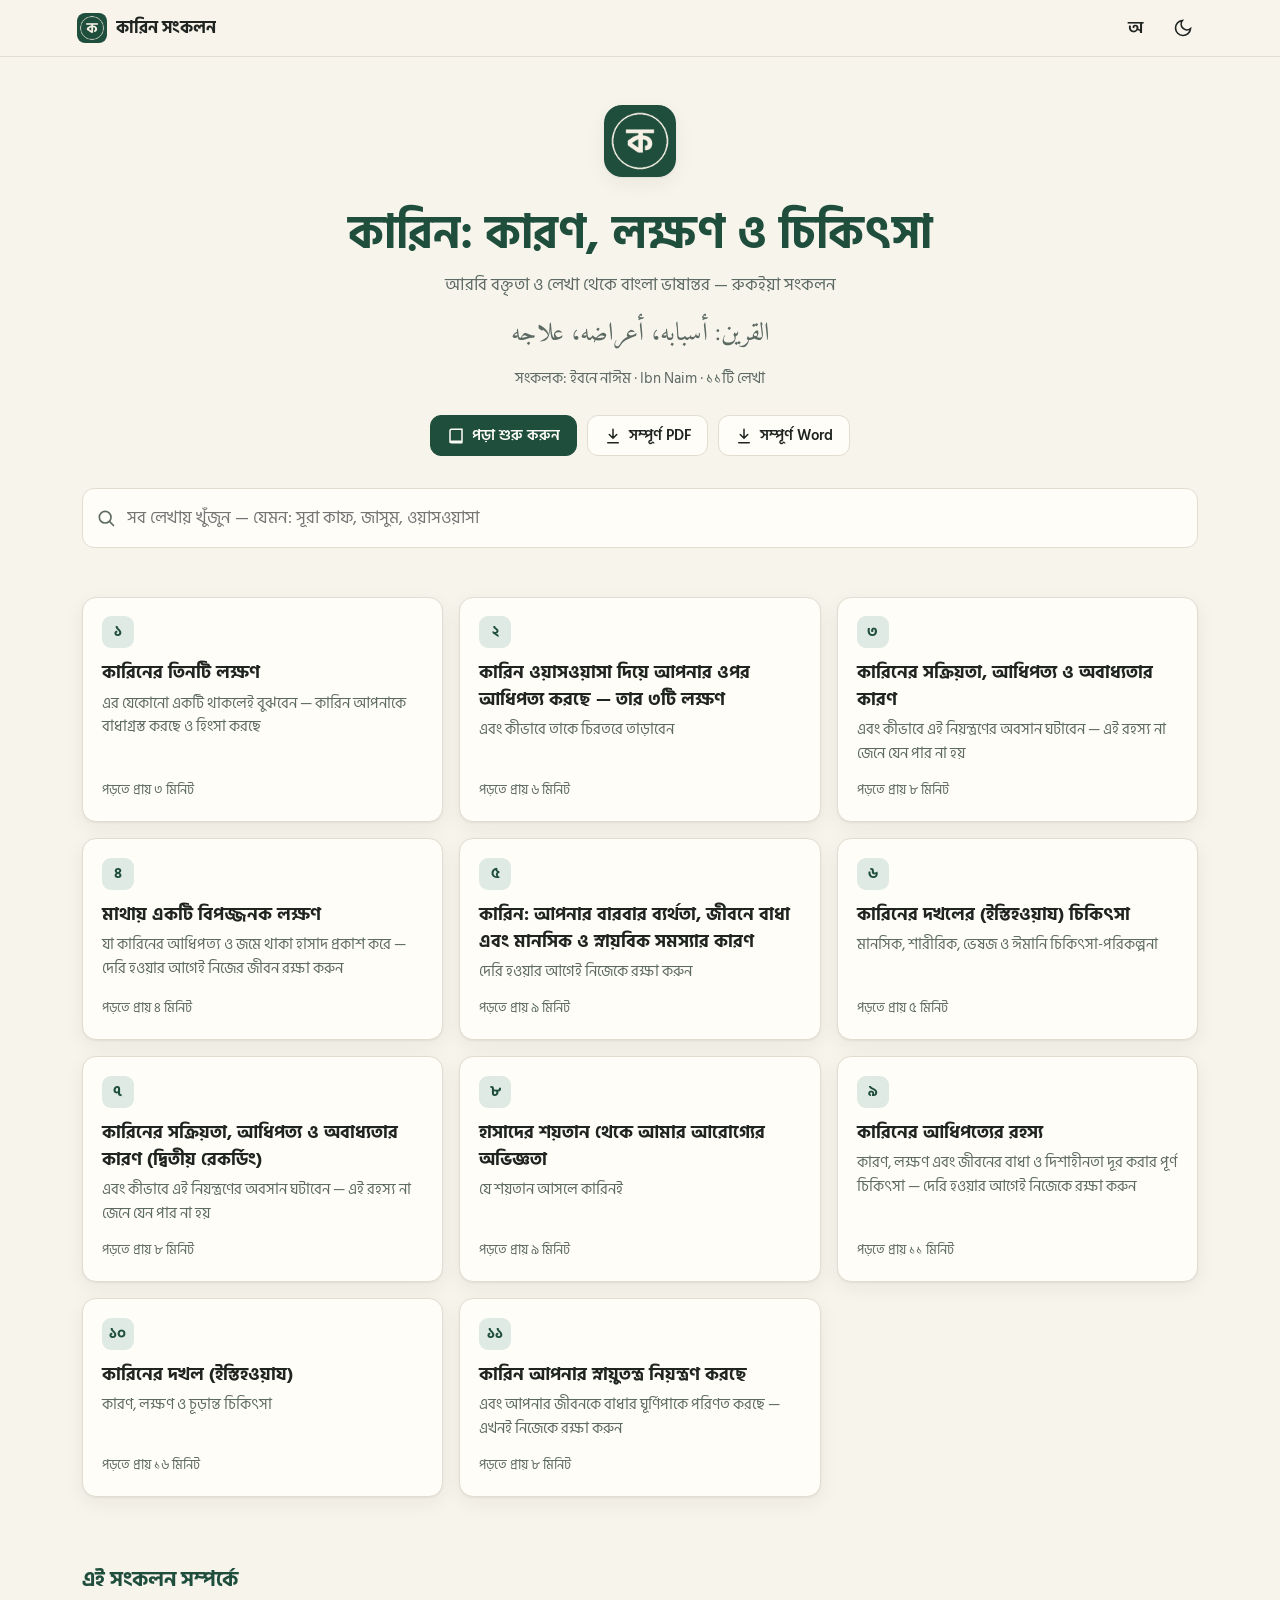
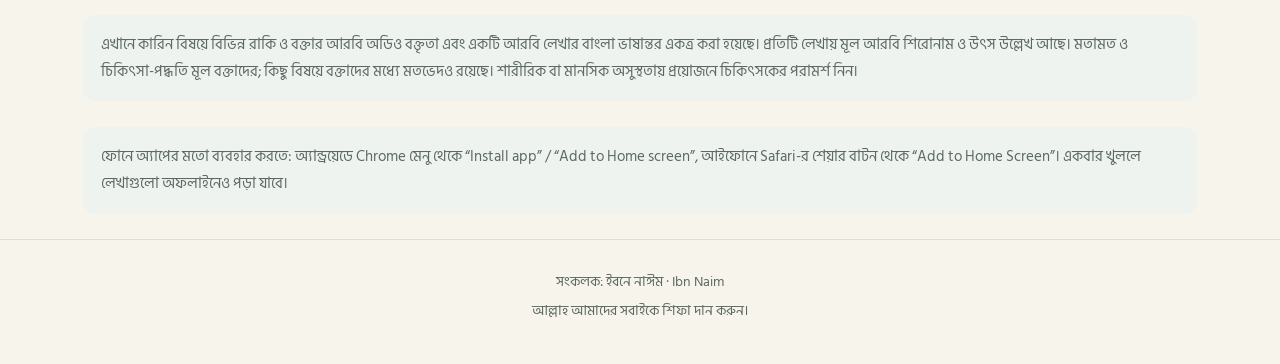
==== index.html @ 8d5cf232 "Qarin collection: website, PWA and article sources" ====
<!doctype html>
<html lang="bn" data-theme="light">
<head>
<meta charset="utf-8">
<meta name="viewport" content="width=device-width, initial-scale=1, viewport-fit=cover">
<title>কারিন সংকলন — কারণ, লক্ষণ ও চিকিৎসা</title>
<meta name="description" content="কারিন বিষয়ে রুকইয়া বক্তৃতা ও লেখার বাংলা ভাষান্তর — কারণ, লক্ষণ ও চিকিৎসা। অনলাইনে ও অফলাইনে পড়ুন, PDF ও Word ডাউনলোড করুন।">
<meta name="theme-color" content="#1f4e3d">
<meta property="og:title" content="কারিন সংকলন — কারণ, লক্ষণ ও চিকিৎসা">
<meta property="og:description" content="কারিন বিষয়ে রুকইয়া বক্তৃতা ও লেখার বাংলা ভাষান্তর — কারণ, লক্ষণ ও চিকিৎসা। অনলাইনে ও অফলাইনে পড়ুন, PDF ও Word ডাউনলোড করুন।">
<meta property="og:type" content="article">
<meta property="og:image" content="/icons/icon-512.png">
<link rel="manifest" href="/manifest.webmanifest">
<link rel="icon" href="/icons/favicon-48.png" type="image/png">
<link rel="apple-touch-icon" href="/icons/apple-touch-icon.png">
<meta name="apple-mobile-web-app-capable" content="yes">
<meta name="apple-mobile-web-app-status-bar-style" content="default">
<meta name="apple-mobile-web-app-title" content="কারিন সংকলন">
<link rel="preload" href="/fonts/HindSiliguri-Regular.woff2" as="font" type="font/woff2" crossorigin>
<link rel="stylesheet" href="/assets/style.css?v=198a450cfb">
<script>(function(){var t;try{t=localStorage.getItem('theme')}catch(e){}if(!t)t=matchMedia('(prefers-color-scheme: dark)').matches?'dark':'light';document.documentElement.setAttribute('data-theme',t)})()</script>

</head>
<body>
<a class="skip" href="#main">মূল লেখায় যান</a>
<header class="bar"><div class="in">
<a class="brand" href="/"><img src="/icons/icon-192.png" alt="" width="30" height="30"><span>কারিন সংকলন</span></a>
<div class="sp"></div>
<button class="ib" data-act="font" aria-label="লেখার আকার বদলান" title="লেখার আকার">অ</button>
<button class="ib" data-act="theme" aria-label="ডার্ক/লাইট মোড" title="ডার্ক/লাইট মোড"><span class="ic-moon"><svg viewBox="0 0 24 24" fill="none" stroke="currentColor" stroke-width="2" stroke-linecap="round"><path d="M21 12.8A9 9 0 1 1 11.2 3a7 7 0 0 0 9.8 9.8z"/></svg></span><span class="ic-sun"><svg viewBox="0 0 24 24" fill="none" stroke="currentColor" stroke-width="2" stroke-linecap="round"><circle cx="12" cy="12" r="4"/><path d="M12 2v2M12 20v2M4.9 4.9l1.4 1.4M17.7 17.7l1.4 1.4M2 12h2M20 12h2M4.9 19.1l1.4-1.4M17.7 6.3l1.4-1.4"/></svg></span></button>

</div></header>
<main id="main" class="wrap wide">
<section class="hero">
<img class="logo" src="/icons/icon-192.png" alt="" width="72" height="72">
<h1>কারিন: কারণ, লক্ষণ ও চিকিৎসা</h1>
<p class="sub">আরবি বক্তৃতা ও লেখা থেকে বাংলা ভাষান্তর — রুকইয়া সংকলন</p>
<p class="ar" lang="ar" dir="rtl">القرين: أسبابه، أعراضه، علاجه</p>
<div class="by">সংকলক: ইবনে নাঈম · Ibn Naim · ১১টি লেখা</div>
<div class="btns">
<a class="btn pri" href="/a/qarin-tinti-lokkhon/"><svg viewBox="0 0 24 24" fill="none" stroke="currentColor" stroke-width="2" stroke-linecap="round"><path d="M4 19.5V5a2 2 0 0 1 2-2h14v16H6a2 2 0 0 0-2 2zM4 19.5A2 2 0 0 0 6 21h14"/></svg> পড়া শুরু করুন</a>
<a class="btn" href="/downloads/qarin-somporno-songkolon.pdf" download="কারিন — সম্পূর্ণ সংকলন.pdf"><svg viewBox="0 0 24 24" fill="none" stroke="currentColor" stroke-width="2" stroke-linecap="round"><path d="M12 3v12M7 10l5 5 5-5M5 21h14"/></svg> সম্পূর্ণ PDF</a>
<a class="btn" href="/downloads/qarin-somporno-songkolon.docx" download="কারিন — সম্পূর্ণ সংকলন.docx"><svg viewBox="0 0 24 24" fill="none" stroke="currentColor" stroke-width="2" stroke-linecap="round"><path d="M12 3v12M7 10l5 5 5-5M5 21h14"/></svg> সম্পূর্ণ Word</a>
<button class="btn" data-act="install" hidden><svg viewBox="0 0 24 24" fill="none" stroke="currentColor" stroke-width="2" stroke-linecap="round"><rect x="6" y="2" width="12" height="20" rx="2.5"/><path d="M11 18h2"/></svg> অ্যাপ হিসেবে ইনস্টল করুন</button>
</div>
<p class="note ios-hint" style="margin-top:1rem">আইফোনে অ্যাপ হিসেবে রাখতে: Safari-তে শেয়ার বাটন চাপুন, তারপর “Add to Home Screen”।</p>
</section>
<div class="search"><svg viewBox="0 0 24 24" fill="none" stroke="currentColor" stroke-width="2" stroke-linecap="round"><circle cx="11" cy="11" r="7"/><path d="M21 21l-4.3-4.3"/></svg><input id="q" type="search" placeholder="সব লেখায় খুঁজুন — যেমন: সূরা কাফ, জাসুম, ওয়াসওয়াসা" aria-label="সব লেখায় খুঁজুন" autocomplete="off"></div>
<p class="count" id="count" aria-live="polite"></p>
<div class="grid"><a class="card" href="/a/qarin-tinti-lokkhon/" data-slug="qarin-tinti-lokkhon">
<span class="num">১</span>
<h2>কারিনের তিনটি লক্ষণ</h2>
<p>এর যেকোনো একটি থাকলেই বুঝবেন — কারিন আপনাকে বাধাগ্রস্ত করছে ও হিংসা করছে</p>
<div class="meta">পড়তে প্রায় ৩ মিনিট</div>
</a><a class="card" href="/a/qarin-wasoasa-3-lokkhon/" data-slug="qarin-wasoasa-3-lokkhon">
<span class="num">২</span>
<h2>কারিন ওয়াসওয়াসা দিয়ে আপনার ওপর আধিপত্য করছে — তার ৩টি লক্ষণ</h2>
<p>এবং কীভাবে তাকে চিরতরে তাড়াবেন</p>
<div class="meta">পড়তে প্রায় ৬ মিনিট</div>
</a><a class="card" href="/a/qarin-sokriyotar-karon/" data-slug="qarin-sokriyotar-karon">
<span class="num">৩</span>
<h2>কারিনের সক্রিয়তা, আধিপত্য ও অবাধ্যতার কারণ</h2>
<p>এবং কীভাবে এই নিয়ন্ত্রণের অবসান ঘটাবেন — এই রহস্য না জেনে যেন পার না হয়</p>
<div class="meta">পড়তে প্রায় ৮ মিনিট</div>
</a><a class="card" href="/a/mathay-bipojjonok-lokkhon/" data-slug="mathay-bipojjonok-lokkhon">
<span class="num">৪</span>
<h2>মাথায় একটি বিপজ্জনক লক্ষণ</h2>
<p>যা কারিনের আধিপত্য ও জমে থাকা হাসাদ প্রকাশ করে — দেরি হওয়ার আগেই নিজের জীবন রক্ষা করুন</p>
<div class="meta">পড়তে প্রায় ৪ মিনিট</div>
</a><a class="card" href="/a/qarin-o-byarthota/" data-slug="qarin-o-byarthota">
<span class="num">৫</span>
<h2>কারিন: আপনার বারবার ব্যর্থতা, জীবনে বাধা এবং মানসিক ও স্নায়বিক সমস্যার কারণ</h2>
<p>দেরি হওয়ার আগেই নিজেকে রক্ষা করুন</p>
<div class="meta">পড়তে প্রায় ৯ মিনিট</div>
</a><a class="card" href="/a/qarin-dokholer-chikitsa/" data-slug="qarin-dokholer-chikitsa">
<span class="num">৬</span>
<h2>কারিনের দখলের (ইস্তিহওয়ায) চিকিৎসা</h2>
<p>মানসিক, শারীরিক, ভেষজ ও ঈমানি চিকিৎসা-পরিকল্পনা</p>
<div class="meta">পড়তে প্রায় ৫ মিনিট</div>
</a><a class="card" href="/a/qarin-sokriyotar-karon-2/" data-slug="qarin-sokriyotar-karon-2">
<span class="num">৭</span>
<h2>কারিনের সক্রিয়তা, আধিপত্য ও অবাধ্যতার কারণ (দ্বিতীয় রেকর্ডিং)</h2>
<p>এবং কীভাবে এই নিয়ন্ত্রণের অবসান ঘটাবেন — এই রহস্য না জেনে যেন পার না হয়</p>
<div class="meta">পড়তে প্রায় ৮ মিনিট</div>
</a><a class="card" href="/a/hasader-shoytan-theke-shifa/" data-slug="hasader-shoytan-theke-shifa">
<span class="num">৮</span>
<h2>হাসাদের শয়তান থেকে আমার আরোগ্যের অভিজ্ঞতা</h2>
<p>যে শয়তান আসলে কারিনই</p>
<div class="meta">পড়তে প্রায় ৯ মিনিট</div>
</a><a class="card" href="/a/qarin-adhipottyer-rohosso/" data-slug="qarin-adhipottyer-rohosso">
<span class="num">৯</span>
<h2>কারিনের আধিপত্যের রহস্য</h2>
<p>কারণ, লক্ষণ এবং জীবনের বাধা ও দিশাহীনতা দূর করার পূর্ণ চিকিৎসা — দেরি হওয়ার আগেই নিজেকে রক্ষা করুন</p>
<div class="meta">পড়তে প্রায় ১১ মিনিট</div>
</a><a class="card" href="/a/qarin-dokhol-karon-lokkhon-chikitsa/" data-slug="qarin-dokhol-karon-lokkhon-chikitsa">
<span class="num">১০</span>
<h2>কারিনের দখল (ইস্তিহওয়ায)</h2>
<p>কারণ, লক্ষণ ও চূড়ান্ত চিকিৎসা</p>
<div class="meta">পড়তে প্রায় ১৬ মিনিট</div>
</a><a class="card" href="/a/qarin-o-snayutontro/" data-slug="qarin-o-snayutontro">
<span class="num">১১</span>
<h2>কারিন আপনার স্নায়ুতন্ত্র নিয়ন্ত্রণ করছে</h2>
<p>এবং আপনার জীবনকে বাধার ঘূর্ণিপাকে পরিণত করছে — এখনই নিজেকে রক্ষা করুন</p>
<div class="meta">পড়তে প্রায় ৮ মিনিট</div>
</a></div>
<p class="empty" id="empty" hidden>কিছু পাওয়া যায়নি। অন্য শব্দ দিয়ে খুঁজে দেখুন।</p>
<h2 class="sec">এই সংকলন সম্পর্কে</h2>
<p class="note">এখানে কারিন বিষয়ে বিভিন্ন রাকি ও বক্তার আরবি অডিও বক্তৃতা এবং একটি আরবি লেখার বাংলা ভাষান্তর একত্র করা হয়েছে। প্রতিটি লেখায় মূল আরবি শিরোনাম ও উৎস উল্লেখ আছে। মতামত ও চিকিৎসা-পদ্ধতি মূল বক্তাদের; কিছু বিষয়ে বক্তাদের মধ্যে মতভেদও রয়েছে। শারীরিক বা মানসিক অসুস্থতায় প্রয়োজনে চিকিৎসকের পরামর্শ নিন।</p>
<p class="note">ফোনে অ্যাপের মতো ব্যবহার করতে: অ্যান্ড্রয়েডে Chrome মেনু থেকে “Install app” / “Add to Home screen”, আইফোনে Safari-র শেয়ার বাটন থেকে “Add to Home Screen”। একবার খুললে লেখাগুলো অফলাইনেও পড়া যাবে।</p>
</main>
<footer><div class="wrap">
<p>সংকলক: ইবনে নাঈম · Ibn Naim</p>
<p>আল্লাহ আমাদের সবাইকে শিফা দান করুন।</p>
</div></footer>
<div class="toast" id="toast" role="status" aria-live="polite"></div>
<script src="/assets/app.js?v=198a450cfb" defer></script>
</body></html>
---- assets/style.css ----
@font-face { font-family: "Hind Siliguri"; src: url("/fonts/HindSiliguri-Regular.woff2") format("woff2"); font-weight: 400; font-display: swap; }
@font-face { font-family: "Hind Siliguri"; src: url("/fonts/HindSiliguri-SemiBold.woff2") format("woff2"); font-weight: 600; font-display: swap; }
@font-face { font-family: "Hind Siliguri"; src: url("/fonts/HindSiliguri-Bold.woff2") format("woff2"); font-weight: 700; font-display: swap; }
@font-face { font-family: "Amiri"; src: url("/fonts/Amiri-Regular.woff2") format("woff2"); font-weight: 400; font-display: swap; }

:root {
  --bg: #f7f4ec; --surface: #fffdf8; --surface-2: #eef3ef; --text: #1f2421; --muted: #5d6a63;
  --accent: #1f4e3d; --accent-2: #2f6b55; --accent-soft: #dfeae4; --line: #e2ddd0; --mark: #f5e3a3;
  --shadow: 0 1px 2px rgba(31,40,35,.06), 0 6px 20px rgba(31,40,35,.06);
  --fs: 1.0625rem; --radius: 14px; --maxw: 46rem;
  color-scheme: light;
}
[data-theme="dark"] {
  --bg: #121614; --surface: #1a201d; --surface-2: #222a26; --text: #e6ebe8; --muted: #9fb0a7;
  --accent: #8cc9ad; --accent-2: #a9dcc4; --accent-soft: #233a30; --line: #2c3631; --mark: #5c4d16;
  --shadow: 0 1px 2px rgba(0,0,0,.3), 0 6px 20px rgba(0,0,0,.25);
  color-scheme: dark;
}
* { box-sizing: border-box; }
html { -webkit-text-size-adjust: 100%; scroll-padding-top: 4.5rem; }
body { margin: 0; background: var(--bg); color: var(--text); font-family: "Hind Siliguri", "Noto Sans Bengali", system-ui, sans-serif;
  font-size: var(--fs); line-height: 1.8; -webkit-font-smoothing: antialiased; }
a { color: var(--accent); }
img { max-width: 100%; }
.ar, [data-custom-style="Arabic Text"] { font-family: "Amiri", "Traditional Arabic", serif; direction: rtl; }
.wrap { max-width: var(--maxw); margin: 0 auto; padding: 0 1.1rem; }
.wide { max-width: 72rem; }
.skip { position: absolute; left: -999px; } .skip:focus { left: 1rem; top: 1rem; z-index: 99; background: var(--surface); padding: .5rem 1rem; }

/* top bar */
.bar { position: sticky; top: 0; z-index: 20; background: color-mix(in srgb, var(--bg) 88%, transparent);
  backdrop-filter: saturate(1.4) blur(10px); -webkit-backdrop-filter: saturate(1.4) blur(10px); border-bottom: 1px solid var(--line); }
.bar .in { display: flex; align-items: center; gap: .5rem; height: 3.5rem; max-width: 72rem; margin: 0 auto; padding: 0 .8rem; }
.brand { display: flex; align-items: center; gap: .55rem; text-decoration: none; color: var(--text); font-weight: 700; min-width: 0; }
.brand img { width: 30px; height: 30px; border-radius: 8px; flex: none; }
.brand span { white-space: nowrap; overflow: hidden; text-overflow: ellipsis; }
.bar .sp { flex: 1; }
.ib { display: inline-grid; place-items: center; width: 2.5rem; height: 2.5rem; border-radius: 10px; border: 1px solid transparent;
  background: transparent; color: var(--text); cursor: pointer; font: inherit; font-weight: 600; text-decoration: none; }
.ib:hover { background: var(--surface-2); }
.ib svg { width: 20px; height: 20px; }
.progress { position: absolute; left: 0; bottom: -1px; height: 2px; width: 0; background: var(--accent); transition: width .1s linear; }

/* buttons */
.btn { display: inline-flex; align-items: center; gap: .45rem; padding: .6rem 1rem; border-radius: 11px; font: inherit; font-weight: 600;
  font-size: .95rem; text-decoration: none; cursor: pointer; border: 1px solid var(--line); background: var(--surface); color: var(--text); line-height: 1.3; }
.btn:hover { border-color: var(--accent); }
.btn.pri { background: var(--accent); color: var(--surface); border-color: var(--accent); }
[data-theme="dark"] .btn.pri { color: #10241b; }
.btn svg { width: 18px; height: 18px; flex: none; }
.btns { display: flex; flex-wrap: wrap; gap: .6rem; }

/* hero */
.hero { padding: 3rem 0 2rem; text-align: center; }
.hero .logo { width: 72px; height: 72px; border-radius: 18px; box-shadow: var(--shadow); }
.hero h1 { font-size: clamp(1.9rem, 6vw, 2.9rem); line-height: 1.3; margin: 1rem 0 .4rem; color: var(--accent); }
.hero .sub { color: var(--muted); margin: 0 auto; max-width: 34rem; }
.hero .ar { font-size: 1.6rem; color: var(--muted); margin: .6rem 0; }
.hero .by { font-size: .92rem; color: var(--muted); }
.hero .btns { justify-content: center; margin-top: 1.4rem; }
.note { background: var(--surface-2); border-radius: var(--radius); padding: 1rem 1.2rem; font-size: .95rem; color: var(--muted); margin: 0 0 1.6rem; }

/* search */
.search { position: relative; margin: 0 0 1.2rem; }
.search input { width: 100%; padding: .85rem 1rem .85rem 2.8rem; font: inherit; border-radius: 12px; border: 1px solid var(--line);
  background: var(--surface); color: var(--text); outline: none; }
.search input:focus { border-color: var(--accent); box-shadow: 0 0 0 3px var(--accent-soft); }
.search svg { position: absolute; left: .9rem; top: 50%; transform: translateY(-50%); width: 20px; color: var(--muted); }
.count { color: var(--muted); font-size: .9rem; margin: -.4rem 0 1rem; min-height: 1.4em; }

/* cards */
.grid { display: grid; gap: 1rem; grid-template-columns: repeat(auto-fill, minmax(min(100%, 19rem), 1fr)); padding-bottom: 2rem; }
.card { display: flex; flex-direction: column; gap: .35rem; padding: 1.15rem 1.2rem; background: var(--surface); border: 1px solid var(--line);
  border-radius: var(--radius); text-decoration: none; color: var(--text); box-shadow: var(--shadow); transition: transform .15s, border-color .15s; }
.card:hover { transform: translateY(-2px); border-color: var(--accent); }
.card .num { display: inline-grid; place-items: center; width: 2rem; height: 2rem; border-radius: 9px; background: var(--accent-soft);
  color: var(--accent); font-weight: 700; font-size: .95rem; }
.card h2 { font-size: 1.15rem; line-height: 1.45; margin: .35rem 0 0; }
.card p { margin: 0; color: var(--muted); font-size: .93rem; line-height: 1.6; }
.card .meta { margin-top: auto; padding-top: .5rem; font-size: .82rem; color: var(--muted); }
.card .snip { font-size: .88rem; background: var(--surface-2); padding: .4rem .6rem; border-radius: 8px; color: var(--text); }
mark { background: var(--mark); color: inherit; border-radius: 3px; padding: 0 .1em; }
.empty { text-align: center; color: var(--muted); padding: 2rem 0; }
h2.sec { font-size: 1.3rem; color: var(--accent); margin: 2rem 0 1rem; }

/* article */
.ahead { padding: 2.2rem 0 1.2rem; border-bottom: 1px solid var(--line); margin-bottom: 1.4rem; }
.ahead .kick { color: var(--accent); font-weight: 600; font-size: .92rem; }
.ahead h1 { font-size: clamp(1.6rem, 5.2vw, 2.3rem); line-height: 1.35; margin: .3rem 0 .5rem; }
.ahead .sub { color: var(--muted); font-size: 1.05rem; margin: 0 0 .6rem; }
.ahead .ar { font-size: 1.35rem; color: var(--muted); line-height: 1.9; margin: .2rem 0 .8rem; }
.ahead .by { font-size: .9rem; color: var(--muted); margin-bottom: 1rem; }
.toc { background: var(--surface); border: 1px solid var(--line); border-radius: var(--radius); padding: .2rem 1rem; margin: 0 0 1.6rem; }
.toc summary { cursor: pointer; font-weight: 600; padding: .6rem 0; color: var(--accent); }
.toc ol { margin: 0 0 .8rem; padding-left: 1.3rem; font-size: .95rem; }
.toc a { text-decoration: none; color: var(--text); } .toc a:hover { color: var(--accent); }
.prose h2 { font-size: 1.35rem; line-height: 1.45; color: var(--accent); margin: 2.2rem 0 .6rem; padding-left: .7rem; border-left: 4px solid var(--accent); }
.prose h3 { font-size: 1.12rem; line-height: 1.5; margin: 1.6rem 0 .4rem; }
.prose p { margin: 0 0 1rem; }
.prose ul, .prose ol { padding-left: 1.4rem; margin: 0 0 1rem; } .prose li { margin-bottom: .35rem; }
.prose blockquote { margin: 1.2rem 0; padding: .9rem 1.1rem; background: var(--surface-2); border-radius: 12px; border-right: 4px solid var(--accent); }
.prose blockquote p:last-child { margin-bottom: 0; }
.prose [data-custom-style="Arabic Text"] { display: block; font-size: 1.55rem; line-height: 2.1; text-align: right; margin-bottom: .4rem; }
.table-wrap { overflow-x: auto; margin: 1rem 0 1.4rem; border: 1px solid var(--line); border-radius: 12px; }
.prose table { border-collapse: collapse; width: 100%; min-width: 34rem; font-size: .95rem; }
.prose th, .prose td { padding: .6rem .8rem; border-bottom: 1px solid var(--line); text-align: left; vertical-align: top; }
.prose th { background: var(--surface-2); color: var(--accent); }
.prose tr:last-child td { border-bottom: 0; }
.prose hr { display: none; }
.dl { margin: 2.4rem 0 1rem; padding: 1.1rem 1.2rem; background: var(--surface); border: 1px solid var(--line); border-radius: var(--radius); }
.dl h2 { all: unset; display: block; font-weight: 700; margin-bottom: .7rem; }
.pn { display: grid; grid-template-columns: 1fr 1fr; gap: .8rem; margin: 1.4rem 0 2.5rem; }
.pn a { display: block; padding: .9rem 1rem; border: 1px solid var(--line); border-radius: 12px; text-decoration: none; color: var(--text); background: var(--surface); line-height: 1.5; }
.pn a:hover { border-color: var(--accent); }
.pn small { display: block; color: var(--muted); font-size: .8rem; }
.pn .next { text-align: right; grid-column: 2; }

footer { border-top: 1px solid var(--line); padding: 1.6rem 0 2.4rem; color: var(--muted); font-size: .88rem; text-align: center; }
footer p { margin: .2rem 0; }

/* install + toast */
.toast { position: fixed; left: 50%; bottom: calc(1.2rem + env(safe-area-inset-bottom)); transform: translateX(-50%) translateY(20px); background: var(--text); color: var(--bg);
  padding: .65rem 1rem; border-radius: 10px; font-size: .92rem; transition: transform .25s, opacity .25s; z-index: 50; max-width: 90vw;
  opacity: 0; visibility: hidden; pointer-events: none; }
.toast.show { transform: translateX(-50%) translateY(0); opacity: 1; visibility: visible; }
.ib .ic-moon, .ib .ic-sun { display: block; line-height: 0; } .ic-sun { display: none !important; } [data-theme="dark"] .ic-sun { display: block !important; } [data-theme="dark"] .ic-moon { display: none !important; }
.ios-hint { display: none; }
[hidden] { display: none !important; }

@media (max-width: 640px) {
  .table-wrap { border: 0; overflow: visible; }
  .prose table { min-width: 0; }
  .prose thead { display: none; }
  .prose table, .prose tbody, .prose tr, .prose td { display: block; width: 100%; }
  .prose tr { border: 1px solid var(--line); border-radius: 12px; margin-bottom: .8rem; background: var(--surface); overflow: hidden; }
  .prose td { border-bottom: 1px solid var(--line); padding: .55rem .85rem; }
  .prose td:first-child { background: var(--surface-2); color: var(--accent); font-weight: 700; }
  .prose td[data-label]:not([data-label=""]):not(:first-child)::before { content: attr(data-label); display: block; font-size: .8rem; color: var(--muted); font-weight: 600; }
  .prose tr td:last-child { border-bottom: 0; }
}
@media (max-width: 560px) {
  .hero { padding: 1.4rem 0 1.2rem; }
  .hero .logo { display: none; }
  .hero h1 { margin-top: .2rem; }
  .hero .ar { font-size: 1.35rem; margin: .3rem 0; }
  .hero .btns { gap: .5rem; } .hero .btns .btn { padding: .55rem .8rem; }
  .pn { grid-template-columns: 1fr; } .pn .next { grid-column: 1; }
  .brand span { font-size: .95rem; }
}
@media print {
  .bar, .toc, .dl, .pn, footer, .toast { display: none !important; }
  body { background: #fff; color: #000; }
}
@media (prefers-reduced-motion: reduce) { * { transition: none !important; } }
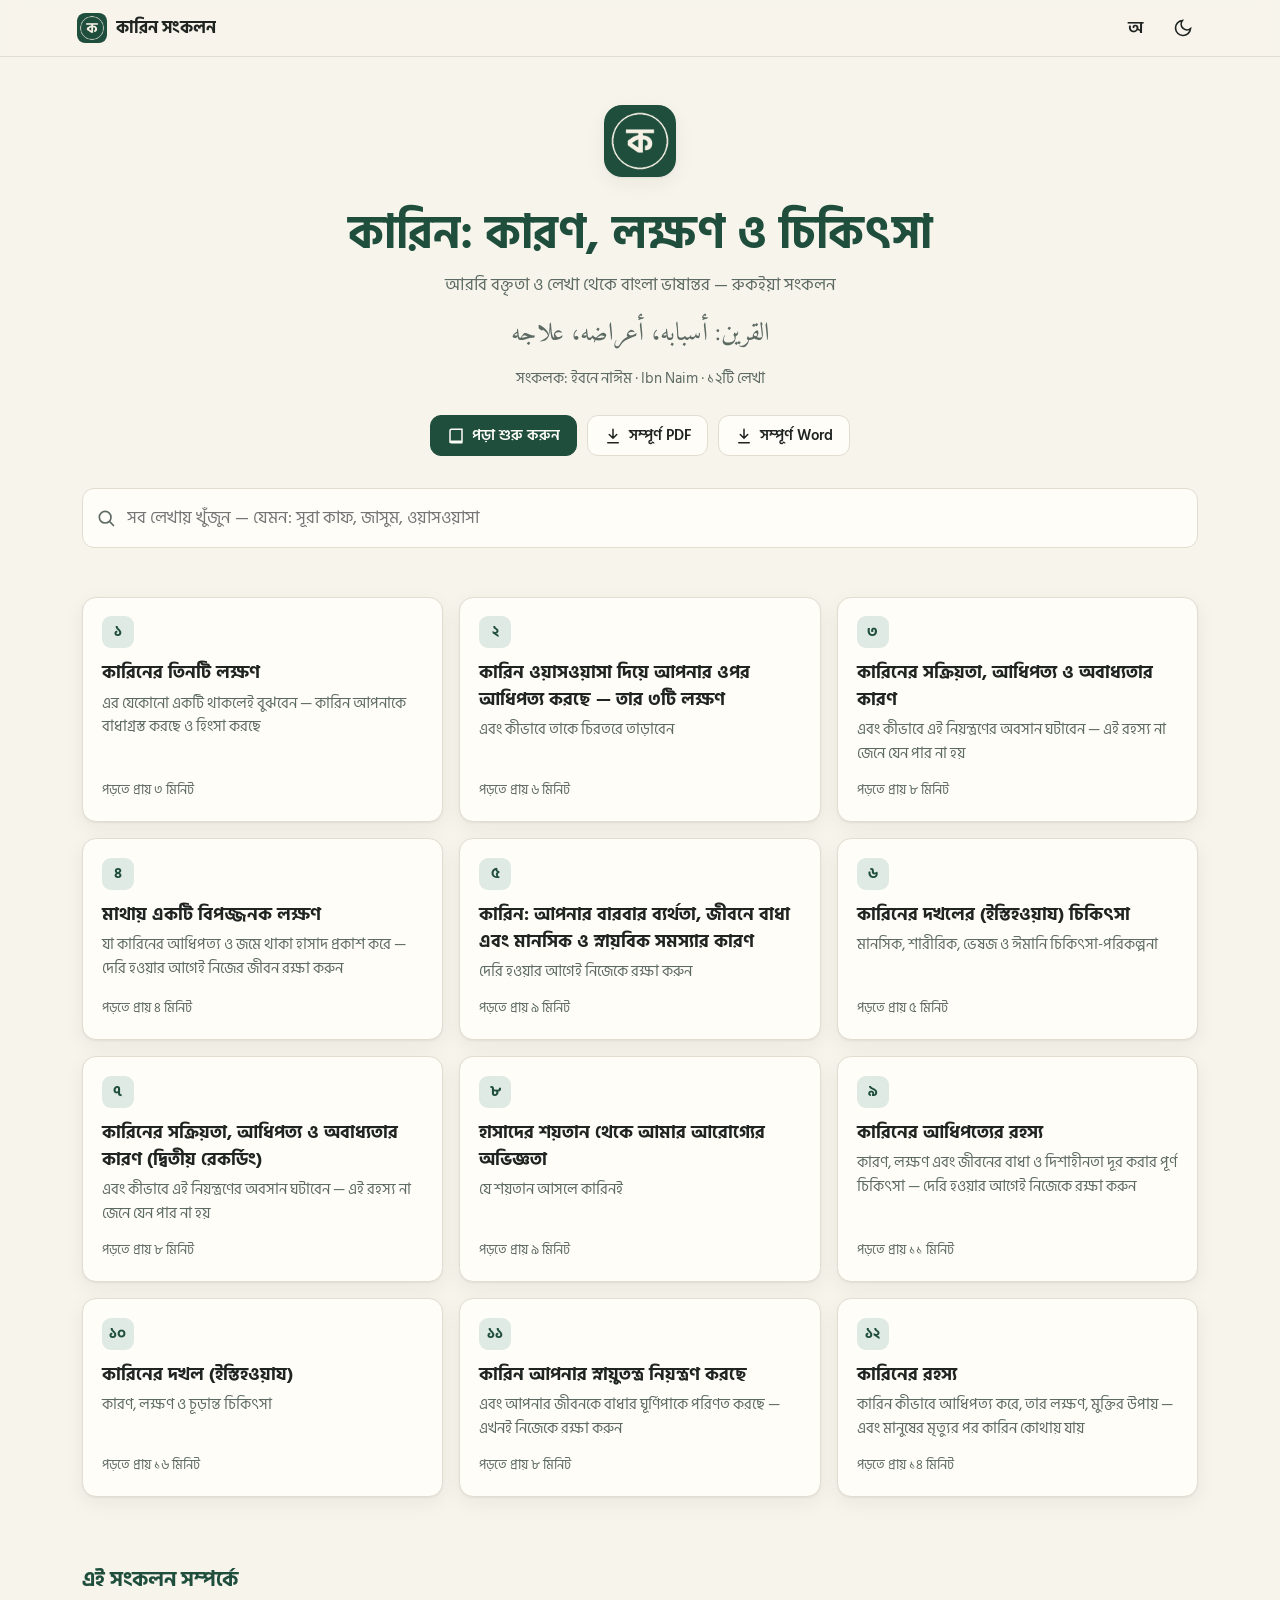
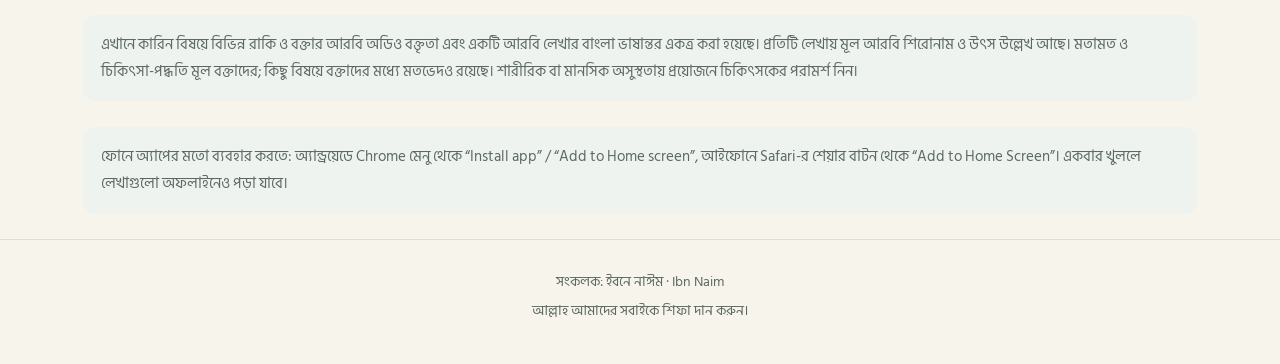
==== commit 45745e56: "add a new artilce" ====
--- a/index.html
+++ b/index.html
@@ -17,7 +17,7 @@
 <meta name="apple-mobile-web-app-status-bar-style" content="default">
 <meta name="apple-mobile-web-app-title" content="কারিন সংকলন">
 <link rel="preload" href="/fonts/HindSiliguri-Regular.woff2" as="font" type="font/woff2" crossorigin>
-<link rel="stylesheet" href="/assets/style.css?v=198a450cfb">
+<link rel="stylesheet" href="/assets/style.css?v=72d745506d">
 <script>(function(){var t;try{t=localStorage.getItem('theme')}catch(e){}if(!t)t=matchMedia('(prefers-color-scheme: dark)').matches?'dark':'light';document.documentElement.setAttribute('data-theme',t)})()</script>
 
 </head>
@@ -36,7 +36,7 @@
 <h1>কারিন: কারণ, লক্ষণ ও চিকিৎসা</h1>
 <p class="sub">আরবি বক্তৃতা ও লেখা থেকে বাংলা ভাষান্তর — রুকইয়া সংকলন</p>
 <p class="ar" lang="ar" dir="rtl">القرين: أسبابه، أعراضه، علاجه</p>
-<div class="by">সংকলক: ইবনে নাঈম · Ibn Naim · ১১টি লেখা</div>
+<div class="by">সংকলক: ইবনে নাঈম · Ibn Naim · ১২টি লেখা</div>
 <div class="btns">
 <a class="btn pri" href="/a/qarin-tinti-lokkhon/"><svg viewBox="0 0 24 24" fill="none" stroke="currentColor" stroke-width="2" stroke-linecap="round"><path d="M4 19.5V5a2 2 0 0 1 2-2h14v16H6a2 2 0 0 0-2 2zM4 19.5A2 2 0 0 0 6 21h14"/></svg> পড়া শুরু করুন</a>
 <a class="btn" href="/downloads/qarin-somporno-songkolon.pdf" download="কারিন — সম্পূর্ণ সংকলন.pdf"><svg viewBox="0 0 24 24" fill="none" stroke="currentColor" stroke-width="2" stroke-linecap="round"><path d="M12 3v12M7 10l5 5 5-5M5 21h14"/></svg> সম্পূর্ণ PDF</a>
@@ -102,6 +102,11 @@
 <h2>কারিন আপনার স্নায়ুতন্ত্র নিয়ন্ত্রণ করছে</h2>
 <p>এবং আপনার জীবনকে বাধার ঘূর্ণিপাকে পরিণত করছে — এখনই নিজেকে রক্ষা করুন</p>
 <div class="meta">পড়তে প্রায় ৮ মিনিট</div>
+</a><a class="card" href="/a/qariner-rohosso/" data-slug="qariner-rohosso">
+<span class="num">১২</span>
+<h2>কারিনের রহস্য</h2>
+<p>কারিন কীভাবে আধিপত্য করে, তার লক্ষণ, মুক্তির উপায় — এবং মানুষের মৃত্যুর পর কারিন কোথায় যায়</p>
+<div class="meta">পড়তে প্রায় ১৪ মিনিট</div>
 </a></div>
 <p class="empty" id="empty" hidden>কিছু পাওয়া যায়নি। অন্য শব্দ দিয়ে খুঁজে দেখুন।</p>
 <h2 class="sec">এই সংকলন সম্পর্কে</h2>
@@ -113,5 +118,5 @@
 <p>আল্লাহ আমাদের সবাইকে শিফা দান করুন।</p>
 </div></footer>
 <div class="toast" id="toast" role="status" aria-live="polite"></div>
-<script src="/assets/app.js?v=198a450cfb" defer></script>
+<script src="/assets/app.js?v=72d745506d" defer></script>
 </body></html>
